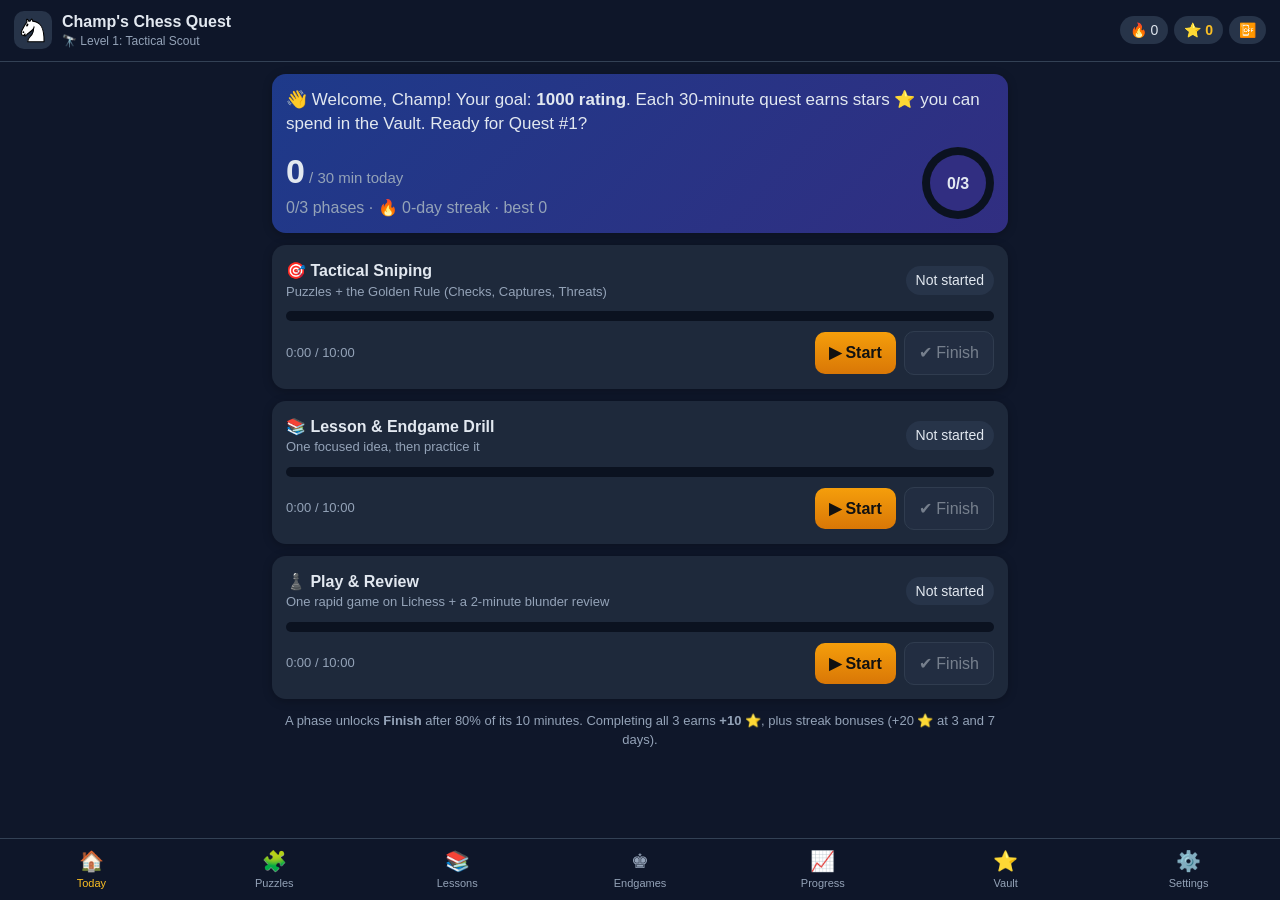
==== index.html @ 6ccf3c6a "Chess Quest: gamified chess training PWA" ====
<!doctype html>
<html lang="en">
<head>
  <meta charset="utf-8">
  <meta name="viewport" content="width=device-width, initial-scale=1, viewport-fit=cover">
  <meta name="theme-color" content="#1e293b">
  <meta name="apple-mobile-web-app-capable" content="yes">
  <meta name="mobile-web-app-capable" content="yes">
  <meta name="apple-mobile-web-app-title" content="Chess Quest">
  <meta name="apple-mobile-web-app-status-bar-style" content="black-translucent">
  <title>Chess Quest</title>
  <link rel="manifest" href="manifest.json">
  <link rel="icon" href="assets/pieces/wN.svg">
  <link rel="apple-touch-icon" href="assets/icon-180.png">
  <link rel="stylesheet" href="styles.css">
</head>
<body>
  <header id="hdr"></header>
  <main id="view"></main>
  <nav id="nav"></nav>
  <script src="assets/chess.min.js"></script>
  <script src="puzzles.js"></script>
  <script src="lessons.js"></script>
  <script src="store.js"></script>
  <script src="board.js"></script>
  <script src="app.js"></script>
</body>
</html>
---- styles.css ----
:root{--bg:#0f172a;--panel:#1e293b;--panel2:#273449;--text:#e2e8f0;--muted:#94a3b8;--gold:#fbbf24;--green:#22c55e;--red:#ef4444;--blue:#38bdf8;--r:14px}
*{box-sizing:border-box;-webkit-tap-highlight-color:transparent}
html,body{margin:0;max-width:100vw;overflow-x:hidden;background:var(--bg);color:var(--text);font:16px/1.45 -apple-system,BlinkMacSystemFont,"Segoe UI",Roboto,sans-serif}
body{padding-bottom:calc(76px + env(safe-area-inset-bottom));padding-top:env(safe-area-inset-top)}
header{position:sticky;top:0;z-index:20;display:flex;justify-content:space-between;align-items:center;gap:8px;padding:10px 14px;background:rgba(15,23,42,.95);backdrop-filter:blur(8px);border-bottom:1px solid #334155}
.brand{display:flex;gap:10px;align-items:center}.brand img{width:38px;height:38px;background:var(--panel2);border-radius:10px;padding:3px}
.brand small{display:block;color:var(--muted);font-size:12px}
.chips{display:flex;gap:6px}.chip{background:var(--panel2);border-radius:999px;padding:4px 10px;font-size:14px;white-space:nowrap}
.chip.star{color:var(--gold);font-weight:700}.chip.ok{background:#14532d;color:#bbf7d0}.chip.run{background:#1e3a8a;color:#bfdbfe}.chip.bad{background:#7f1d1d;color:#fecaca}
main{max-width:760px;margin:0 auto;padding:12px;width:100%}
.card{background:var(--panel);border-radius:var(--r);padding:14px;margin-bottom:12px;box-shadow:0 2px 10px rgba(0,0,0,.25)}
.card h3{margin:0 0 6px}.card h4{margin:14px 0 6px}
.hero{background:linear-gradient(135deg,#1e3a8a,#312e81)}.coach{font-size:17px;margin-bottom:10px}
.big{font-size:34px;font-weight:800}.big small{font-size:15px;color:var(--muted);font-weight:500}
.muted{color:var(--muted)}.small{font-size:13px}.center{text-align:center}
.row{display:flex;gap:8px;align-items:center;min-width:0}.row>*{min-width:0}.row.between{justify-content:space-between}.row.center{justify-content:center}.row.end{justify-content:flex-end}.row.wrap{flex-wrap:wrap}
button,.btn,select,input,textarea{font:inherit}
button,.btn{background:var(--panel2);color:var(--text);border:1px solid #475569;border-radius:10px;padding:9px 14px;cursor:pointer;text-decoration:none;display:inline-block;min-height:40px}
button.primary,.btn.primary{background:linear-gradient(#f59e0b,#d97706);color:#111;border:0;font-weight:700}
button:disabled{opacity:.45;cursor:not-allowed}button.danger{border-color:#b91c1c;color:#fecaca}
.btn.small{padding:4px 10px;min-height:0;font-size:13px}
input,select,textarea{background:#0b1220;color:var(--text);border:1px solid #475569;border-radius:10px;padding:9px}
.form{display:grid;gap:10px;margin:8px 0}.form label{display:grid;gap:4px;color:var(--muted);font-size:14px}.form input,.form select,.form textarea{color:var(--text)}
nav{position:fixed;bottom:0;left:0;right:0;z-index:20;display:flex;background:rgba(15,23,42,.97);border-top:1px solid #334155;padding-bottom:env(safe-area-inset-bottom);overflow-x:auto}
nav button{flex:1;min-width:58px;background:none;border:0;border-radius:0;color:var(--muted);font-size:11px;padding:8px 2px;display:flex;flex-direction:column;align-items:center}
nav button span{font-size:20px}nav button.on{color:var(--gold)}
.bar{height:10px;background:#0b1220;border-radius:99px;overflow:hidden;margin:10px 0}.bar.big{height:16px}.bar i{display:block;height:100%;background:linear-gradient(90deg,#22c55e,#fbbf24);border-radius:99px;transition:width .4s}
.phase.done{border:1px solid #166534}.phase.open{border:1px solid var(--blue)}
.pbody{margin-top:12px;border-top:1px solid #334155;padding-top:12px}
.ring{width:72px;height:72px;border-radius:50%;background:conic-gradient(var(--gold) calc(var(--p)*1%),#0b1220 0);display:grid;place-items:center}
.ring span{background:#312e81;width:56px;height:56px;border-radius:50%;display:grid;place-items:center;font-weight:800}
/* board */
.board-wrap{display:block;margin:8px auto;max-width:520px;width:100%}
.board{display:grid;grid-template-columns:repeat(8,minmax(0,1fr));grid-template-rows:repeat(8,minmax(0,1fr));width:100%;max-width:520px;min-width:0;aspect-ratio:1;border-radius:6px;overflow:hidden;user-select:none;touch-action:manipulation}
.sq{position:relative;display:flex;align-items:center;justify-content:center}.sq.light{background:#f0d9b5}.sq.dark{background:#b58863}
.sq img{width:92%;height:92%;pointer-events:none;z-index:2}
.sq.sel{background:#f6f669!important}.sq.last{box-shadow:inset 0 0 0 100px rgba(255,255,0,.28)}
.sq.dot::after{content:"";position:absolute;width:26%;height:26%;border-radius:50%;background:rgba(20,85,30,.5);z-index:3}
.sq.cap::after{content:"";position:absolute;inset:0;box-shadow:inset 0 0 0 4px rgba(20,85,30,.6);z-index:3}
.sq.check{background:radial-gradient(circle,#ff4d4d 0,#c1121f 70%)!important}.sq.hint{box-shadow:inset 0 0 0 5px #38bdf8}
.sq.bad{animation:bad .6s}@keyframes bad{0%,100%{background:#fca5a5}50%{background:#ef4444}}
.sq i{position:absolute;font-size:10px;font-style:normal;color:rgba(0,0,0,.55);z-index:1}.sq i.rk{top:2px;left:3px}.sq i.fl{bottom:1px;right:3px}
.tr-top{display:flex;justify-content:space-between;align-items:center;gap:8px;flex-wrap:wrap}.chal{font-size:14px;cursor:pointer}
.rule{background:#422006;color:#fde68a;border-radius:10px;padding:8px 12px;font-size:14px;text-align:center;margin:8px 0}
.tr-msg{min-height:48px;padding:10px 12px;border-radius:10px;background:var(--panel2);margin:8px 0}.tr-msg.ok{background:#14532d}.tr-msg.bad{background:#7f1d1d}
.star{color:var(--gold);font-weight:700}
.dots{display:flex;gap:4px;justify-content:center;margin:4px 0}.dots i{width:12px;height:12px;border-radius:50%;background:#0b1220;display:block}.dots i.g{background:var(--green)}.dots i.r{background:var(--red)}
.notice{background:#1e3a8a;padding:10px;border-radius:10px;margin-top:10px}
.lesson ul{padding-left:20px}.drill{background:#0b1220;border-radius:10px;padding:10px;margin-top:8px}
details{border-top:1px solid #334155;padding:6px 0}summary{cursor:pointer;padding:8px 0;font-weight:600}
.game{display:flex;justify-content:space-between;align-items:center;gap:8px;flex-wrap:wrap;padding:8px;border-radius:8px;margin:4px 0;background:var(--panel2);border-left:4px solid #64748b;font-size:14px}.game.Win{border-color:var(--green)}.game.Loss{border-color:var(--red)}
.grid4{display:grid;grid-template-columns:repeat(2,1fr);gap:8px;margin-bottom:12px}@media(min-width:560px){.grid4{grid-template-columns:repeat(4,1fr)}}
.stat{background:var(--panel);border-radius:var(--r);padding:12px;text-align:center}.stat b{display:block;font-size:22px}.stat span{color:var(--muted);font-size:12px}
.chart{position:relative;display:flex;gap:4px;align-items:flex-end;height:140px;margin-top:12px;border-bottom:1px solid #475569;padding-top:8px}
.chart .col{flex:1;height:100%;display:flex;flex-direction:column;justify-content:flex-end;align-items:center}.chart small{font-size:10px;color:var(--muted)}
.barv{width:80%;border-radius:4px 4px 0 0}.barv.g{background:var(--green)}.barv.y{background:#f59e0b}.barv.n{background:#475569}
.tline{position:absolute;left:0;right:0;border-top:2px dashed #38bdf8;pointer-events:none}.tline small{position:absolute;right:0;top:-16px;color:#38bdf8}
.badges{display:grid;grid-template-columns:repeat(auto-fill,minmax(88px,1fr));gap:8px}.badge{text-align:center;padding:8px 4px;border-radius:10px;background:#0b1220;opacity:.35;filter:grayscale(1)}.badge.on{opacity:1;filter:none;background:#422006}.badge span{font-size:28px;display:block}.badge small{font-size:11px}
.rewards{display:grid;grid-template-columns:repeat(auto-fill,minmax(150px,1fr));gap:10px}.reward{background:var(--panel2);border-radius:12px;padding:12px;text-align:center;display:grid;gap:6px;justify-items:center}.reward.can{box-shadow:0 0 0 2px var(--gold)}.ri{font-size:34px}.cost{color:var(--gold);font-weight:700}
.line{padding:6px 0;border-bottom:1px solid #334155;gap:8px}.plus{color:var(--green)}.minus{color:var(--red)}
.ic{width:52px;text-align:center}input.cost{width:84px}
.modal{position:fixed;inset:0;background:rgba(0,0,0,.65);display:grid;place-items:center;z-index:100;padding:16px}.modal .card{max-width:440px;width:100%;margin:0}
.toast{position:fixed;left:50%;bottom:90px;transform:translate(-50%,20px);background:#0b1220;border:1px solid var(--gold);padding:10px 16px;border-radius:12px;opacity:0;transition:.3s;z-index:120}.toast.show{opacity:1;transform:translate(-50%,0)}
.confetti{position:fixed;top:-40px;z-index:150;animation:fall 3s linear forwards;pointer-events:none}@keyframes fall{to{transform:translateY(110vh) rotate(540deg);opacity:.8}}
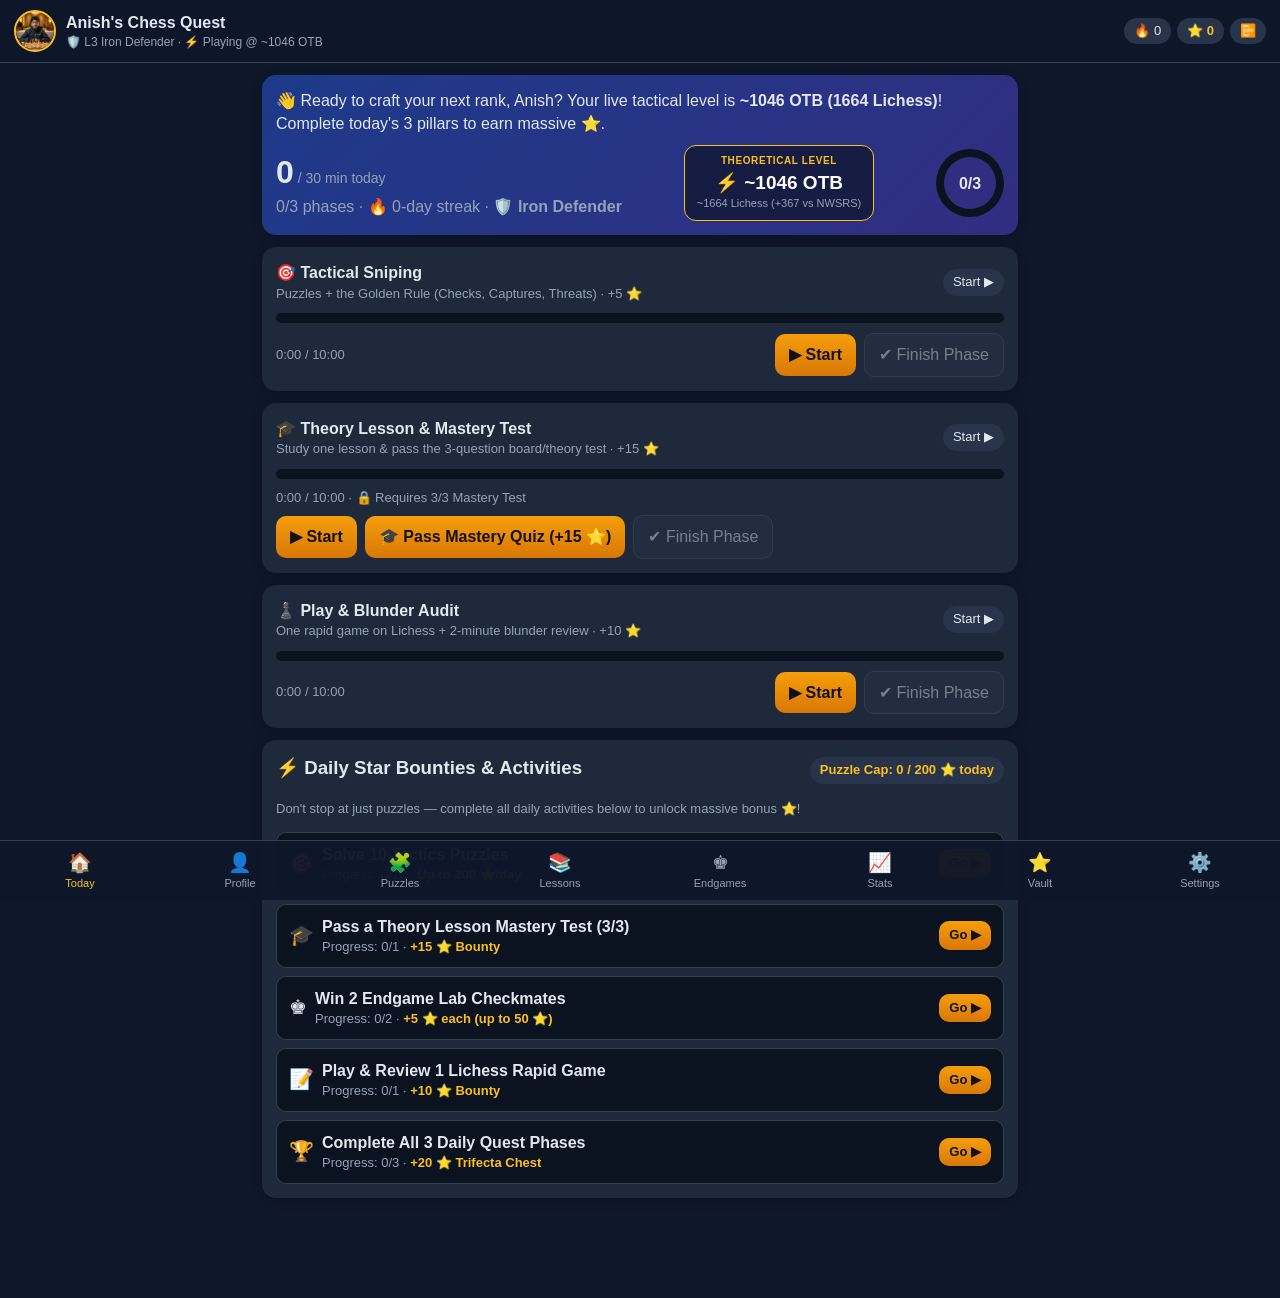
==== commit 422a5bf9: "Add cache-busting ?v=2.1 and auto-reload on service worker update" ====
--- a/index.html
+++ b/index.html
@@ -12,17 +12,26 @@
   <link rel="manifest" href="manifest.json">
   <link rel="icon" href="assets/pieces/wN.svg">
   <link rel="apple-touch-icon" href="assets/icon-180.png">
-  <link rel="stylesheet" href="styles.css">
+  <link rel="stylesheet" href="styles.css?v=2.1">
 </head>
 <body>
   <header id="hdr"></header>
   <main id="view"></main>
   <nav id="nav"></nav>
-  <script src="assets/chess.min.js"></script>
-  <script src="puzzles.js"></script>
-  <script src="lessons.js"></script>
-  <script src="store.js"></script>
-  <script src="board.js"></script>
-  <script src="app.js"></script>
+  <script src="assets/chess.min.js?v=2.1"></script>
+  <script src="puzzles.js?v=2.1"></script>
+  <script src="lessons.js?v=2.1"></script>
+  <script src="store.js?v=2.1"></script>
+  <script src="board.js?v=2.1"></script>
+  <script src="app.js?v=2.1"></script>
+  <script>
+    if ('serviceWorker' in navigator) {
+      navigator.serviceWorker.getRegistrations().then(regs => regs.forEach(r => r.update()));
+      let refreshing = false;
+      navigator.serviceWorker.addEventListener('controllerchange', () => {
+        if (!refreshing) { refreshing = true; location.reload(); }
+      });
+    }
+  </script>
 </body>
 </html>
--- a/styles.css
+++ b/styles.css
@@ -3,32 +3,60 @@
 html,body{margin:0;max-width:100vw;overflow-x:hidden;background:var(--bg);color:var(--text);font:16px/1.45 -apple-system,BlinkMacSystemFont,"Segoe UI",Roboto,sans-serif}
 body{padding-bottom:calc(76px + env(safe-area-inset-bottom));padding-top:env(safe-area-inset-top)}
 header{position:sticky;top:0;z-index:20;display:flex;justify-content:space-between;align-items:center;gap:8px;padding:10px 14px;background:rgba(15,23,42,.95);backdrop-filter:blur(8px);border-bottom:1px solid #334155}
-.brand{display:flex;gap:10px;align-items:center}.brand img{width:38px;height:38px;background:var(--panel2);border-radius:10px;padding:3px}
+.brand{display:flex;gap:10px;align-items:center}.brand img.avatar-sm{width:42px;height:42px;object-fit:cover;background:var(--panel2);border-radius:50%;border:2px solid var(--gold);padding:0}
 .brand small{display:block;color:var(--muted);font-size:12px}
-.chips{display:flex;gap:6px}.chip{background:var(--panel2);border-radius:999px;padding:4px 10px;font-size:14px;white-space:nowrap}
+.chips{display:flex;gap:6px}.chip{background:var(--panel2);border-radius:999px;padding:4px 10px;font-size:13px;white-space:nowrap}
+.chip.small{padding:2px 8px;font-size:11px}
 .chip.star{color:var(--gold);font-weight:700}.chip.ok{background:#14532d;color:#bbf7d0}.chip.run{background:#1e3a8a;color:#bfdbfe}.chip.bad{background:#7f1d1d;color:#fecaca}
-main{max-width:760px;margin:0 auto;padding:12px;width:100%}
+main{max-width:780px;margin:0 auto;padding:12px;width:100%}
 .card{background:var(--panel);border-radius:var(--r);padding:14px;margin-bottom:12px;box-shadow:0 2px 10px rgba(0,0,0,.25)}
 .card h3{margin:0 0 6px}.card h4{margin:14px 0 6px}
-.hero{background:linear-gradient(135deg,#1e3a8a,#312e81)}.coach{font-size:17px;margin-bottom:10px}
-.big{font-size:34px;font-weight:800}.big small{font-size:15px;color:var(--muted);font-weight:500}
+.hero{background:linear-gradient(135deg,#1e3a8a,#312e81)}.coach{font-size:16px;margin-bottom:10px}
+.big{font-size:32px;font-weight:800}.big small{font-size:14px;color:var(--muted);font-weight:500}
 .muted{color:var(--muted)}.small{font-size:13px}.center{text-align:center}
 .row{display:flex;gap:8px;align-items:center;min-width:0}.row>*{min-width:0}.row.between{justify-content:space-between}.row.center{justify-content:center}.row.end{justify-content:flex-end}.row.wrap{flex-wrap:wrap}
 button,.btn,select,input,textarea{font:inherit}
 button,.btn{background:var(--panel2);color:var(--text);border:1px solid #475569;border-radius:10px;padding:9px 14px;cursor:pointer;text-decoration:none;display:inline-block;min-height:40px}
 button.primary,.btn.primary{background:linear-gradient(#f59e0b,#d97706);color:#111;border:0;font-weight:700}
 button:disabled{opacity:.45;cursor:not-allowed}button.danger{border-color:#b91c1c;color:#fecaca}
-.btn.small{padding:4px 10px;min-height:0;font-size:13px}
+.btn.small,button.small{padding:5px 10px;min-height:0;font-size:13px}
 input,select,textarea{background:#0b1220;color:var(--text);border:1px solid #475569;border-radius:10px;padding:9px}
 .form{display:grid;gap:10px;margin:8px 0}.form label{display:grid;gap:4px;color:var(--muted);font-size:14px}.form input,.form select,.form textarea{color:var(--text)}
 nav{position:fixed;bottom:0;left:0;right:0;z-index:20;display:flex;background:rgba(15,23,42,.97);border-top:1px solid #334155;padding-bottom:env(safe-area-inset-bottom);overflow-x:auto}
-nav button{flex:1;min-width:58px;background:none;border:0;border-radius:0;color:var(--muted);font-size:11px;padding:8px 2px;display:flex;flex-direction:column;align-items:center}
-nav button span{font-size:20px}nav button.on{color:var(--gold)}
+nav button{flex:1;min-width:52px;background:none;border:0;border-radius:0;color:var(--muted);font-size:11px;padding:8px 2px;display:flex;flex-direction:column;align-items:center}
+nav button span{font-size:19px}nav button.on{color:var(--gold)}
 .bar{height:10px;background:#0b1220;border-radius:99px;overflow:hidden;margin:10px 0}.bar.big{height:16px}.bar i{display:block;height:100%;background:linear-gradient(90deg,#22c55e,#fbbf24);border-radius:99px;transition:width .4s}
 .phase.done{border:1px solid #166534}.phase.open{border:1px solid var(--blue)}
 .pbody{margin-top:12px;border-top:1px solid #334155;padding-top:12px}
-.ring{width:72px;height:72px;border-radius:50%;background:conic-gradient(var(--gold) calc(var(--p)*1%),#0b1220 0);display:grid;place-items:center}
-.ring span{background:#312e81;width:56px;height:56px;border-radius:50%;display:grid;place-items:center;font-weight:800}
+.ring{width:68px;height:68px;border-radius:50%;background:conic-gradient(var(--gold) calc(var(--p)*1%),#0b1220 0);display:grid;place-items:center;flex-shrink:0}
+.ring span{background:#312e81;width:52px;height:52px;border-radius:50%;display:grid;place-items:center;font-weight:800}
+/* Performance pill on Today */
+.perf-pill{background:rgba(11,18,32,.65);border:1px solid var(--gold);border-radius:12px;padding:8px 12px;text-align:center}
+.perf-pill small{display:block;font-size:10px;letter-spacing:.6px;color:var(--gold);font-weight:700}
+.perf-pill b{display:block;font-size:19px;color:#fff}
+.perf-pill span{display:block;font-size:11px;color:var(--muted)}
+/* Profile & Rating Cards */
+.profile-hero{background:linear-gradient(135deg,#0f172a,#1e3a8a 60%,#312e81);border:1px solid #3b82f6}
+.profile-top{display:flex;gap:16px;align-items:center;flex-wrap:wrap}
+.avatar-box{display:flex;flex-direction:column;align-items:center;flex-shrink:0}
+.avatar-lg{width:116px;height:116px;border-radius:50%;object-fit:cover;border:3px solid var(--gold);box-shadow:0 4px 16px rgba(0,0,0,.45)}
+.profile-meta{flex:1;min-width:220px}
+.perf-card{background:linear-gradient(135deg,#1e293b,#172554);border:1px solid #f59e0b}
+.stat.highlight{background:#0b1220;border:1px solid #334155}
+.rating-grid{display:grid;grid-template-columns:1fr;gap:10px;margin-top:10px}@media(min-width:580px){.rating-grid{grid-template-columns:repeat(2,1fr)}}
+.rating-card{background:#0b1220;border:1px solid #334155;border-radius:12px;padding:12px}
+.hist-list{margin-top:8px;border-top:1px solid #1e293b;padding-top:6px;display:grid;gap:3px}
+.mc-grid{display:grid;grid-template-columns:repeat(2,1fr);gap:8px;margin-top:10px}@media(min-width:600px){.mc-grid{grid-template-columns:repeat(4,1fr)}}
+.mc-tier{background:#0b1220;border:1px solid #334155;border-radius:12px;padding:10px;text-align:center;display:grid;gap:4px;justify-items:center}
+.mc-tier.locked{opacity:.48;filter:grayscale(.7)}.mc-tier.current{border:2px solid var(--gold);box-shadow:0 0 12px rgba(251,191,36,.25)}
+.mc-icon{font-size:28px}
+.bounty-list{display:grid;gap:8px;margin-top:8px}
+.bounty-row{display:flex;justify-content:space-between;align-items:center;gap:10px;background:#0b1220;border:1px solid #334155;border-radius:10px;padding:10px 12px}
+.bounty-row.done{border-color:#166534;background:rgba(20,83,45,.25)}
+.avatar-grid{display:grid;grid-template-columns:repeat(2,1fr);gap:10px;margin-top:10px}
+.av-choice{background:#0b1220;border:2px solid #334155;border-radius:12px;padding:8px;text-align:center;cursor:pointer}
+.av-choice.on{border-color:var(--gold)}
+.av-choice img{width:100%;max-width:120px;aspect-ratio:1;border-radius:50%;object-fit:cover;display:block;margin:0 auto 6px}
 /* board */
 .board-wrap{display:block;margin:8px auto;max-width:520px;width:100%}
 .board{display:grid;grid-template-columns:repeat(8,minmax(0,1fr));grid-template-rows:repeat(8,minmax(0,1fr));width:100%;max-width:520px;min-width:0;aspect-ratio:1;border-radius:6px;overflow:hidden;user-select:none;touch-action:manipulation}
@@ -40,14 +68,14 @@
 .sq.check{background:radial-gradient(circle,#ff4d4d 0,#c1121f 70%)!important}.sq.hint{box-shadow:inset 0 0 0 5px #38bdf8}
 .sq.bad{animation:bad .6s}@keyframes bad{0%,100%{background:#fca5a5}50%{background:#ef4444}}
 .sq i{position:absolute;font-size:10px;font-style:normal;color:rgba(0,0,0,.55);z-index:1}.sq i.rk{top:2px;left:3px}.sq i.fl{bottom:1px;right:3px}
-.tr-top{display:flex;justify-content:space-between;align-items:center;gap:8px;flex-wrap:wrap}.chal{font-size:14px;cursor:pointer}
+.tr-top{display:flex;justify-content:space-between;align-items:center;gap:8px;flex-wrap:wrap}.chal{font-size:13px;cursor:pointer}
 .rule{background:#422006;color:#fde68a;border-radius:10px;padding:8px 12px;font-size:14px;text-align:center;margin:8px 0}
 .tr-msg{min-height:48px;padding:10px 12px;border-radius:10px;background:var(--panel2);margin:8px 0}.tr-msg.ok{background:#14532d}.tr-msg.bad{background:#7f1d1d}
 .star{color:var(--gold);font-weight:700}
 .dots{display:flex;gap:4px;justify-content:center;margin:4px 0}.dots i{width:12px;height:12px;border-radius:50%;background:#0b1220;display:block}.dots i.g{background:var(--green)}.dots i.r{background:var(--red)}
 .notice{background:#1e3a8a;padding:10px;border-radius:10px;margin-top:10px}
 .lesson ul{padding-left:20px}.drill{background:#0b1220;border-radius:10px;padding:10px;margin-top:8px}
-details{border-top:1px solid #334155;padding:6px 0}summary{cursor:pointer;padding:8px 0;font-weight:600}
+details{border-top:1px solid #334155;padding:6px 0}summary{cursor:pointer;padding:8px 0;font-weight:600;display:flex;justify-content:space-between;align-items:center;gap:8px}
 .game{display:flex;justify-content:space-between;align-items:center;gap:8px;flex-wrap:wrap;padding:8px;border-radius:8px;margin:4px 0;background:var(--panel2);border-left:4px solid #64748b;font-size:14px}.game.Win{border-color:var(--green)}.game.Loss{border-color:var(--red)}
 .grid4{display:grid;grid-template-columns:repeat(2,1fr);gap:8px;margin-bottom:12px}@media(min-width:560px){.grid4{grid-template-columns:repeat(4,1fr)}}
 .stat{background:var(--panel);border-radius:var(--r);padding:12px;text-align:center}.stat b{display:block;font-size:22px}.stat span{color:var(--muted);font-size:12px}
@@ -55,10 +83,10 @@
 .chart .col{flex:1;height:100%;display:flex;flex-direction:column;justify-content:flex-end;align-items:center}.chart small{font-size:10px;color:var(--muted)}
 .barv{width:80%;border-radius:4px 4px 0 0}.barv.g{background:var(--green)}.barv.y{background:#f59e0b}.barv.n{background:#475569}
 .tline{position:absolute;left:0;right:0;border-top:2px dashed #38bdf8;pointer-events:none}.tline small{position:absolute;right:0;top:-16px;color:#38bdf8}
-.badges{display:grid;grid-template-columns:repeat(auto-fill,minmax(88px,1fr));gap:8px}.badge{text-align:center;padding:8px 4px;border-radius:10px;background:#0b1220;opacity:.35;filter:grayscale(1)}.badge.on{opacity:1;filter:none;background:#422006}.badge span{font-size:28px;display:block}.badge small{font-size:11px}
+.badges{display:grid;grid-template-columns:repeat(auto-fill,minmax(92px,1fr));gap:8px}.badge{text-align:center;padding:8px 4px;border-radius:10px;background:#0b1220;opacity:.35;filter:grayscale(1)}.badge.on{opacity:1;filter:none;background:#422006}.badge span{font-size:28px;display:block}.badge small{font-size:11px}
 .rewards{display:grid;grid-template-columns:repeat(auto-fill,minmax(150px,1fr));gap:10px}.reward{background:var(--panel2);border-radius:12px;padding:12px;text-align:center;display:grid;gap:6px;justify-items:center}.reward.can{box-shadow:0 0 0 2px var(--gold)}.ri{font-size:34px}.cost{color:var(--gold);font-weight:700}
 .line{padding:6px 0;border-bottom:1px solid #334155;gap:8px}.plus{color:var(--green)}.minus{color:var(--red)}
 .ic{width:52px;text-align:center}input.cost{width:84px}
-.modal{position:fixed;inset:0;background:rgba(0,0,0,.65);display:grid;place-items:center;z-index:100;padding:16px}.modal .card{max-width:440px;width:100%;margin:0}
+.modal{position:fixed;inset:0;background:rgba(0,0,0,.72);display:grid;place-items:center;z-index:100;padding:14px;overflow-y:auto}.modal .modal-card{max-width:480px;width:100%;margin:auto;max-height:92vh;overflow-y:auto}
 .toast{position:fixed;left:50%;bottom:90px;transform:translate(-50%,20px);background:#0b1220;border:1px solid var(--gold);padding:10px 16px;border-radius:12px;opacity:0;transition:.3s;z-index:120}.toast.show{opacity:1;transform:translate(-50%,0)}
 .confetti{position:fixed;top:-40px;z-index:150;animation:fall 3s linear forwards;pointer-events:none}@keyframes fall{to{transform:translateY(110vh) rotate(540deg);opacity:.8}}
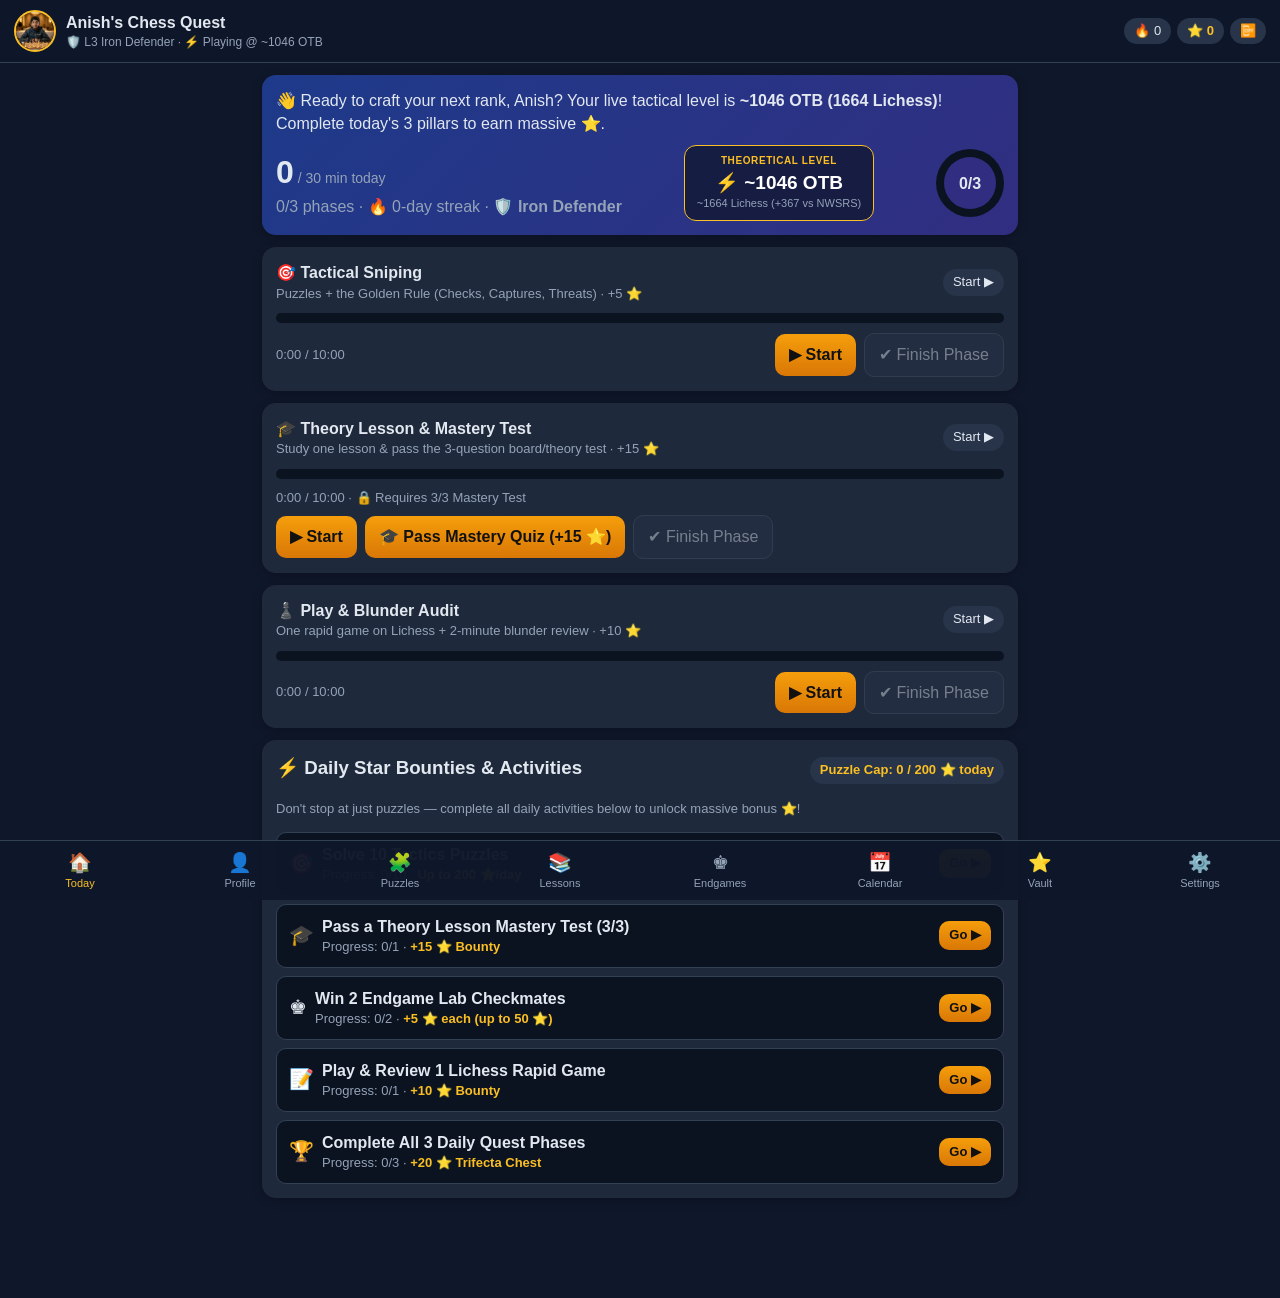
==== commit 403d560f: "v2.2: Monthly Activity & Credit Calendar + 24-Lesson Triad Curriculum (Opening/Middlegame/Endgame) w" ====
--- a/index.html
+++ b/index.html
@@ -12,18 +12,18 @@
   <link rel="manifest" href="manifest.json">
   <link rel="icon" href="assets/pieces/wN.svg">
   <link rel="apple-touch-icon" href="assets/icon-180.png">
-  <link rel="stylesheet" href="styles.css?v=2.1">
+  <link rel="stylesheet" href="styles.css?v=2.2">
 </head>
 <body>
   <header id="hdr"></header>
   <main id="view"></main>
   <nav id="nav"></nav>
-  <script src="assets/chess.min.js?v=2.1"></script>
-  <script src="puzzles.js?v=2.1"></script>
-  <script src="lessons.js?v=2.1"></script>
-  <script src="store.js?v=2.1"></script>
-  <script src="board.js?v=2.1"></script>
-  <script src="app.js?v=2.1"></script>
+  <script src="assets/chess.min.js?v=2.2"></script>
+  <script src="puzzles.js?v=2.2"></script>
+  <script src="lessons.js?v=2.2"></script>
+  <script src="store.js?v=2.2"></script>
+  <script src="board.js?v=2.2"></script>
+  <script src="app.js?v=2.2"></script>
   <script>
     if ('serviceWorker' in navigator) {
       navigator.serviceWorker.getRegistrations().then(regs => regs.forEach(r => r.update()));
--- a/styles.css
+++ b/styles.css
@@ -90,3 +90,21 @@
 .modal{position:fixed;inset:0;background:rgba(0,0,0,.72);display:grid;place-items:center;z-index:100;padding:14px;overflow-y:auto}.modal .modal-card{max-width:480px;width:100%;margin:auto;max-height:92vh;overflow-y:auto}
 .toast{position:fixed;left:50%;bottom:90px;transform:translate(-50%,20px);background:#0b1220;border:1px solid var(--gold);padding:10px 16px;border-radius:12px;opacity:0;transition:.3s;z-index:120}.toast.show{opacity:1;transform:translate(-50%,0)}
 .confetti{position:fixed;top:-40px;z-index:150;animation:fall 3s linear forwards;pointer-events:none}@keyframes fall{to{transform:translateY(110vh) rotate(540deg);opacity:.8}}
+/* Monthly Activity Calendar */
+.cal-dow{display:grid;grid-template-columns:repeat(7,minmax(0,1fr));gap:5px;text-align:center;font-size:11px;font-weight:700;color:var(--muted);margin-bottom:4px}
+.cal-grid{display:grid;grid-template-columns:repeat(7,minmax(0,1fr));gap:5px}
+.cal-cell{min-height:68px;background:#0b1220;border:1px solid #334155;border-radius:9px;padding:5px;display:flex;flex-direction:column;justify-content:space-between;cursor:pointer;font-size:11px;overflow:hidden}
+.cal-cell.empty{background:transparent;border:0;cursor:default}
+.cal-cell.today{box-shadow:0 0 0 2px var(--gold)}
+.cal-cell.cal-max{background:rgba(20,83,45,.45);border-color:#22c55e}
+.cal-cell.cal-part{background:rgba(120,53,15,.42);border-color:#f59e0b}
+.cal-cell.cal-zero{background:rgba(127,29,29,.28);border-color:#991b1b}
+.cal-cell.cal-future{opacity:.42}
+.cal-hd{display:flex;justify-content:space-between;align-items:center;gap:2px}
+.cal-hd b{font-size:12px}
+.cal-tag{font-size:9px;font-weight:800;padding:1px 4px;border-radius:4px;background:rgba(0,0,0,.4)}
+.cal-max .cal-tag{color:#86efac}.cal-part .cal-tag{color:#fde68a}.cal-zero .cal-tag{color:#fca5a5}
+.cal-body{font-size:10px;line-height:1.25;margin-top:3px}
+.cal-body.zero-txt b{display:block;color:#fca5a5;font-size:10px}
+.cal-body.zero-txt span{color:var(--muted);font-size:9px}
+.cal-stat-max{border:1px solid #166534}.cal-stat-part{border:1px solid #b45309}.cal-stat-zero{border:1px solid #991b1b}
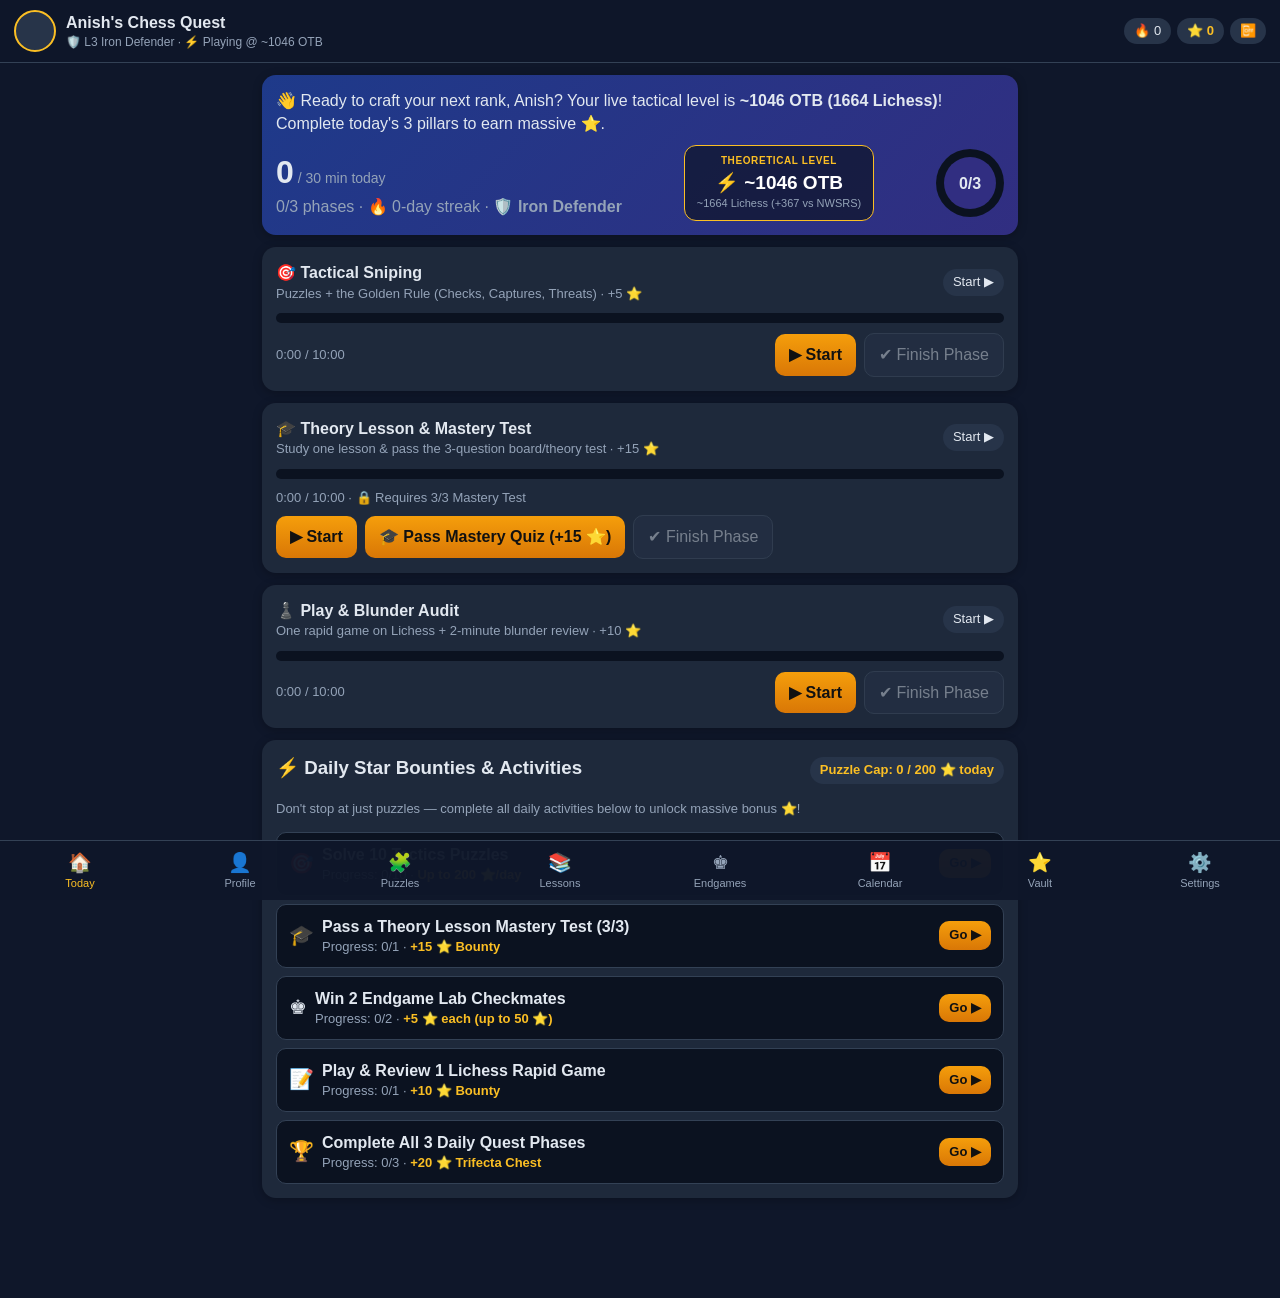
==== commit 87936ff8: "v2.3: Field-wise cloud day merge + 3-min idle timer pause + check_progress SSL fix" ====
--- a/index.html
+++ b/index.html
@@ -12,18 +12,18 @@
   <link rel="manifest" href="manifest.json">
   <link rel="icon" href="assets/pieces/wN.svg">
   <link rel="apple-touch-icon" href="assets/icon-180.png">
-  <link rel="stylesheet" href="styles.css?v=2.2">
+  <link rel="stylesheet" href="styles.css?v=2.3">
 </head>
 <body>
   <header id="hdr"></header>
   <main id="view"></main>
   <nav id="nav"></nav>
-  <script src="assets/chess.min.js?v=2.2"></script>
-  <script src="puzzles.js?v=2.2"></script>
-  <script src="lessons.js?v=2.2"></script>
-  <script src="store.js?v=2.2"></script>
-  <script src="board.js?v=2.2"></script>
-  <script src="app.js?v=2.2"></script>
+  <script src="assets/chess.min.js?v=2.3"></script>
+  <script src="puzzles.js?v=2.3"></script>
+  <script src="lessons.js?v=2.3"></script>
+  <script src="store.js?v=2.3"></script>
+  <script src="board.js?v=2.3"></script>
+  <script src="app.js?v=2.3"></script>
   <script>
     if ('serviceWorker' in navigator) {
       navigator.serviceWorker.getRegistrations().then(regs => regs.forEach(r => r.update()));
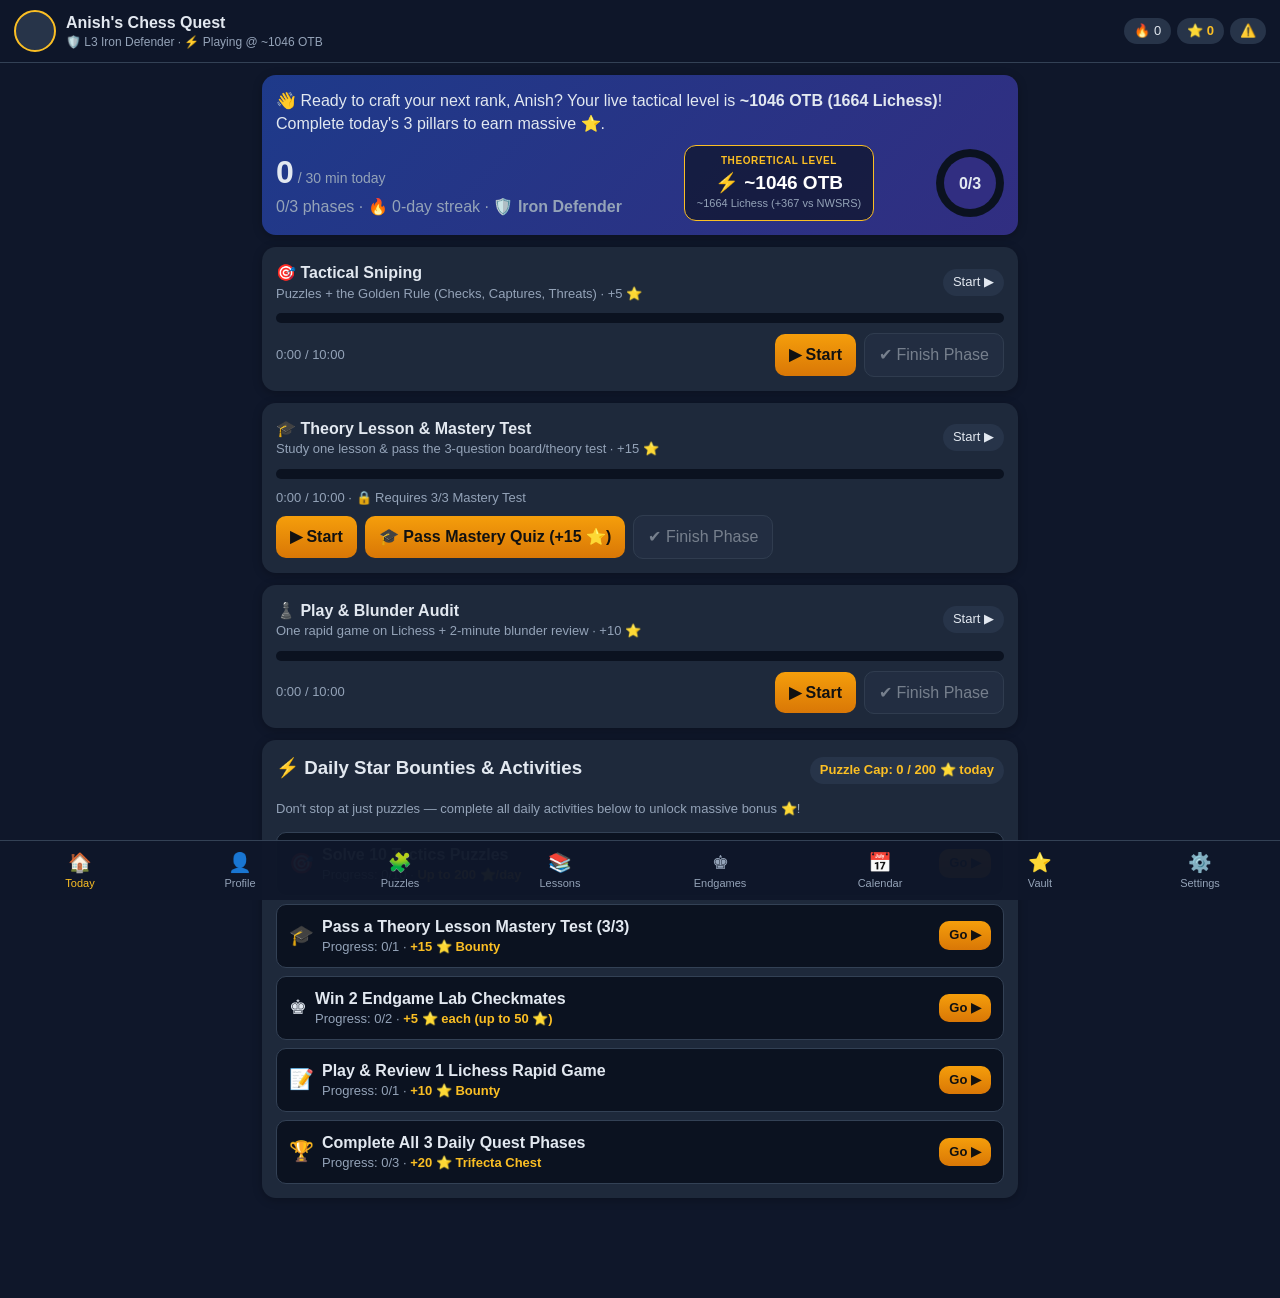
==== commit 5c17adc1: "v2.4: Bake default Google Sheet sync URL into store.js + add local state_mirror.json" ====
--- a/index.html
+++ b/index.html
@@ -12,18 +12,18 @@
   <link rel="manifest" href="manifest.json">
   <link rel="icon" href="assets/pieces/wN.svg">
   <link rel="apple-touch-icon" href="assets/icon-180.png">
-  <link rel="stylesheet" href="styles.css?v=2.3">
+  <link rel="stylesheet" href="styles.css?v=2.4">
 </head>
 <body>
   <header id="hdr"></header>
   <main id="view"></main>
   <nav id="nav"></nav>
-  <script src="assets/chess.min.js?v=2.3"></script>
-  <script src="puzzles.js?v=2.3"></script>
-  <script src="lessons.js?v=2.3"></script>
-  <script src="store.js?v=2.3"></script>
-  <script src="board.js?v=2.3"></script>
-  <script src="app.js?v=2.3"></script>
+  <script src="assets/chess.min.js?v=2.4"></script>
+  <script src="puzzles.js?v=2.4"></script>
+  <script src="lessons.js?v=2.4"></script>
+  <script src="store.js?v=2.4"></script>
+  <script src="board.js?v=2.4"></script>
+  <script src="app.js?v=2.4"></script>
   <script>
     if ('serviceWorker' in navigator) {
       navigator.serviceWorker.getRegistrations().then(regs => regs.forEach(r => r.update()));
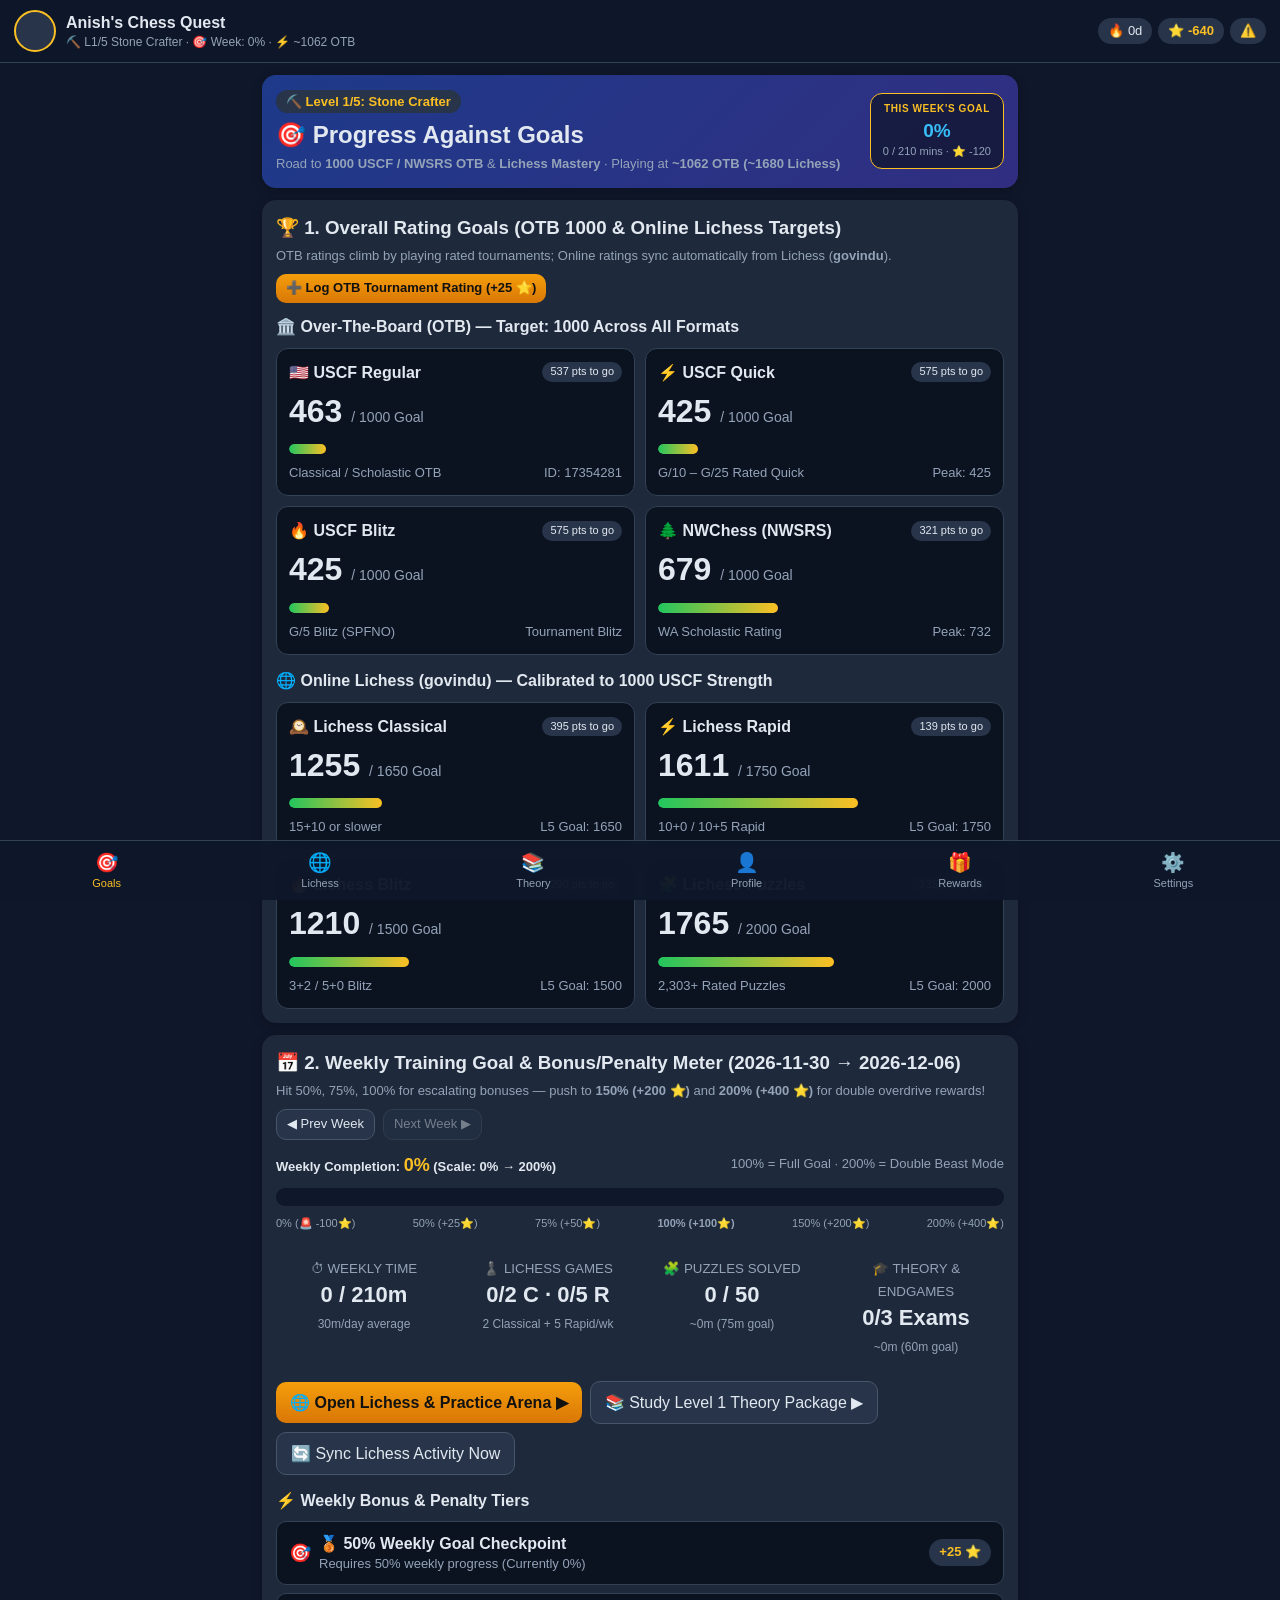
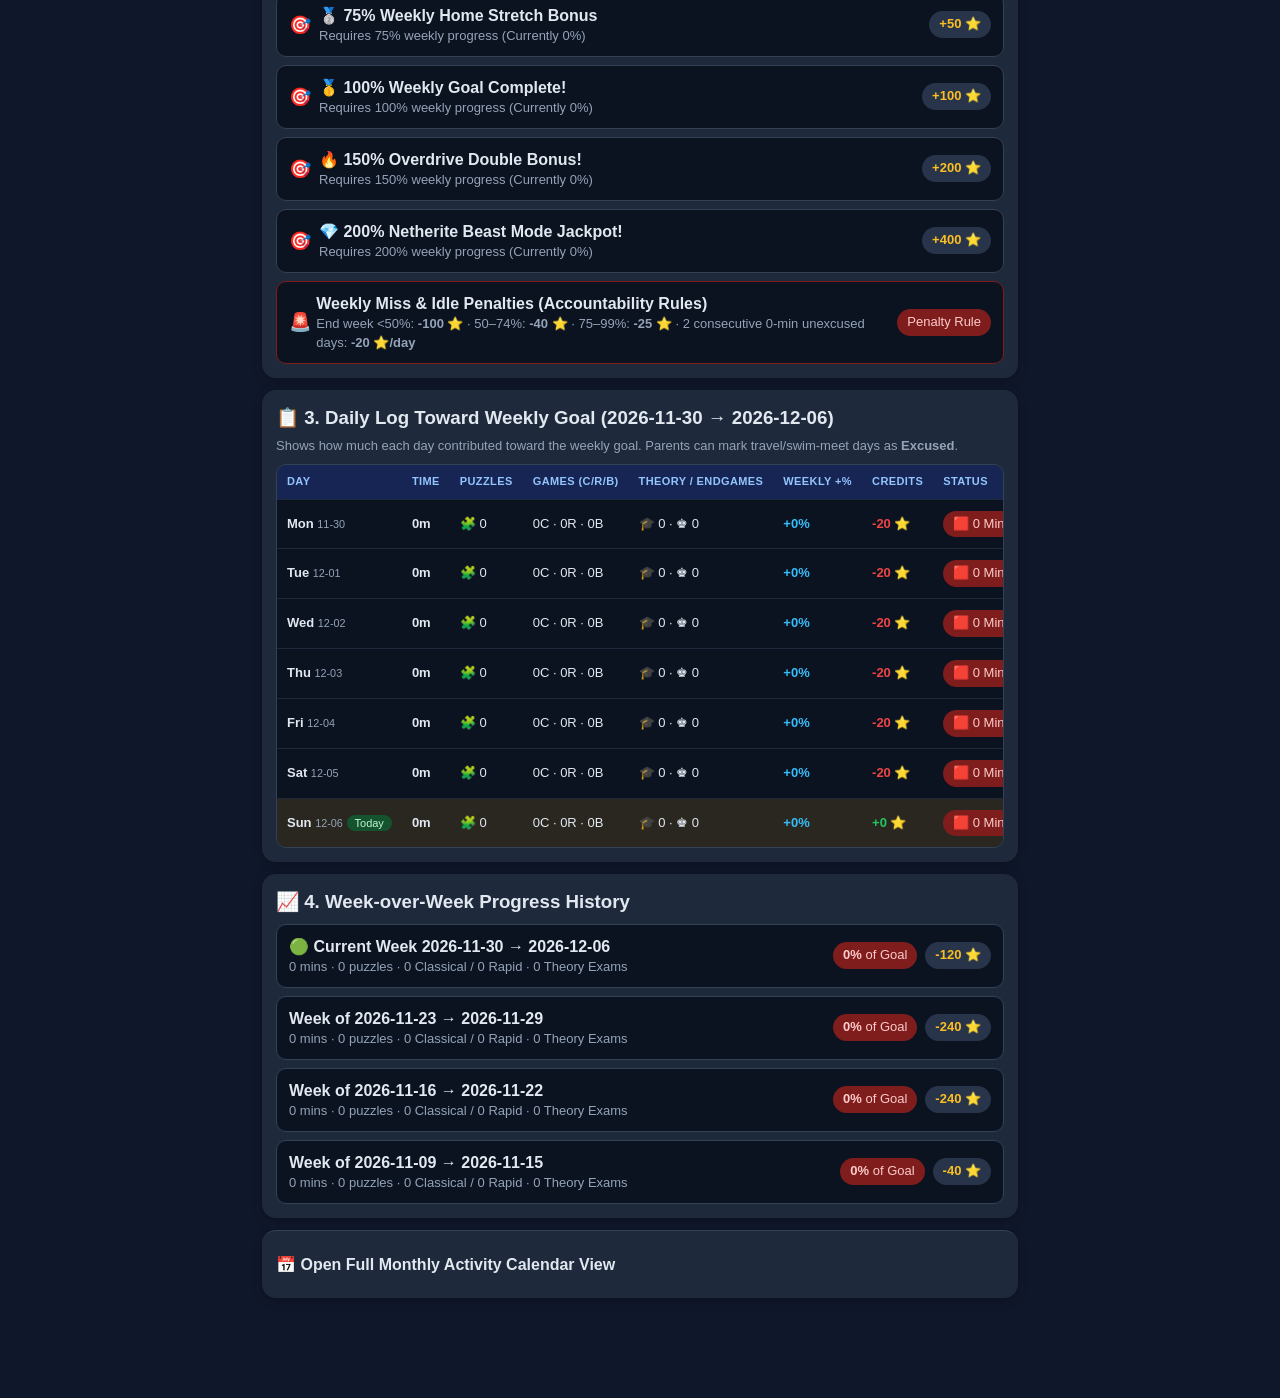
==== commit 610884a4: "v3.0: 5 Master Levels, Goals & Weekly Bonus/Penalty Engine, Lichess Analysis Hub, 5-Package Repertoi" ====
--- a/index.html
+++ b/index.html
@@ -12,18 +12,18 @@
   <link rel="manifest" href="manifest.json">
   <link rel="icon" href="assets/pieces/wN.svg">
   <link rel="apple-touch-icon" href="assets/icon-180.png">
-  <link rel="stylesheet" href="styles.css?v=2.4">
+  <link rel="stylesheet" href="styles.css?v=3.0">
 </head>
 <body>
   <header id="hdr"></header>
   <main id="view"></main>
   <nav id="nav"></nav>
-  <script src="assets/chess.min.js?v=2.4"></script>
-  <script src="puzzles.js?v=2.4"></script>
-  <script src="lessons.js?v=2.4"></script>
-  <script src="store.js?v=2.4"></script>
-  <script src="board.js?v=2.4"></script>
-  <script src="app.js?v=2.4"></script>
+  <script src="assets/chess.min.js?v=3.0"></script>
+  <script src="puzzles.js?v=3.0"></script>
+  <script src="lessons.js?v=3.0"></script>
+  <script src="store.js?v=3.0"></script>
+  <script src="board.js?v=3.0"></script>
+  <script src="app.js?v=3.0"></script>
   <script>
     if ('serviceWorker' in navigator) {
       navigator.serviceWorker.getRegistrations().then(regs => regs.forEach(r => r.update()));
--- a/styles.css
+++ b/styles.css
@@ -108,3 +108,11 @@
 .cal-body.zero-txt b{display:block;color:#fca5a5;font-size:10px}
 .cal-body.zero-txt span{color:var(--muted);font-size:9px}
 .cal-stat-max{border:1px solid #166534}.cal-stat-part{border:1px solid #b45309}.cal-stat-zero{border:1px solid #991b1b}
+/* Tables for Goals, Lichess Analysis, Profile Tiers, and Reference Rewards */
+.table-wrap{width:100%;overflow-x:auto;border-radius:10px;border:1px solid #334155;background:#0b1220}
+.goal-table{width:100%;border-collapse:collapse;font-size:13px;text-align:left}
+.goal-table th,.goal-table td{padding:9px 10px;border-bottom:1px solid #1e293b;white-space:nowrap}
+.goal-table th{background:#172554;color:#93c5fd;font-size:11px;text-transform:uppercase;letter-spacing:.4px}
+.goal-table tr:last-child td{border-bottom:0}
+.goal-table tr.today-row{background:rgba(251,191,36,.12)}
+code{background:#0b1220;padding:1px 5px;border-radius:4px;color:#fde68a;font-size:12px}
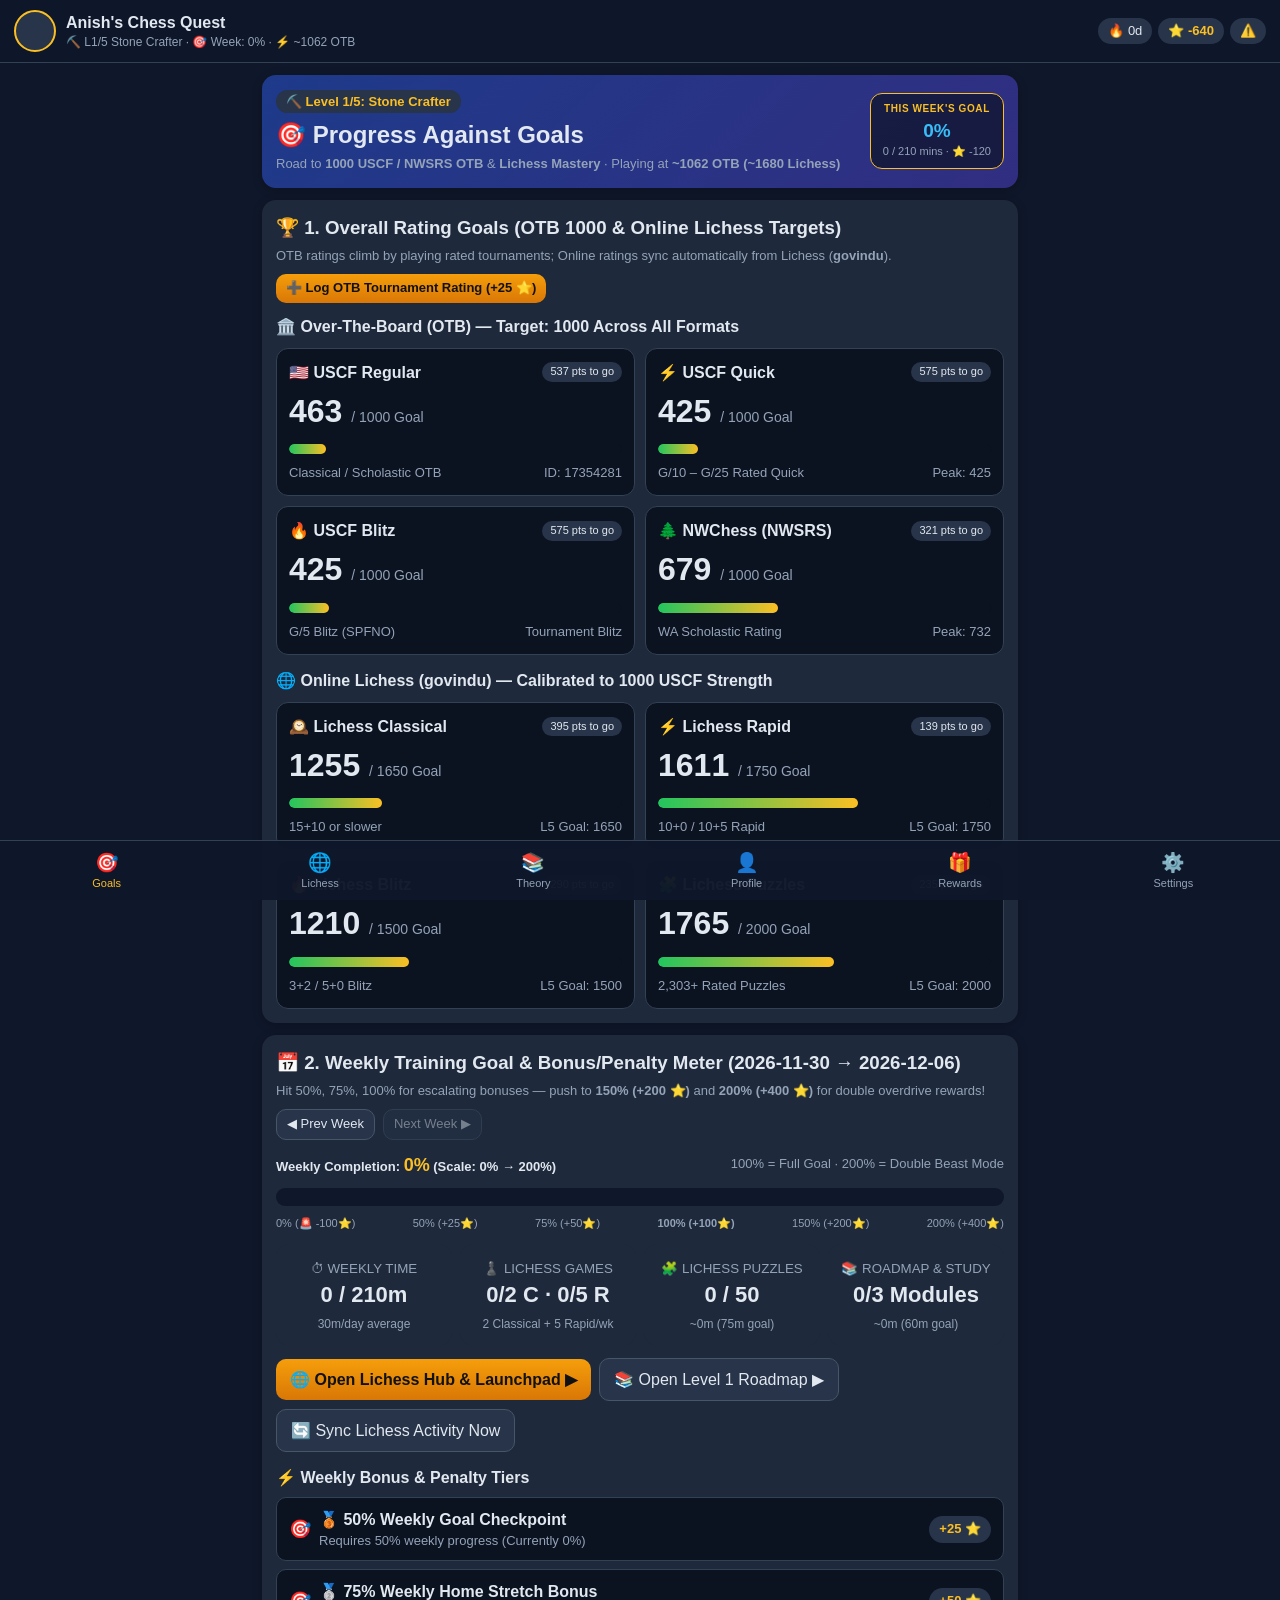
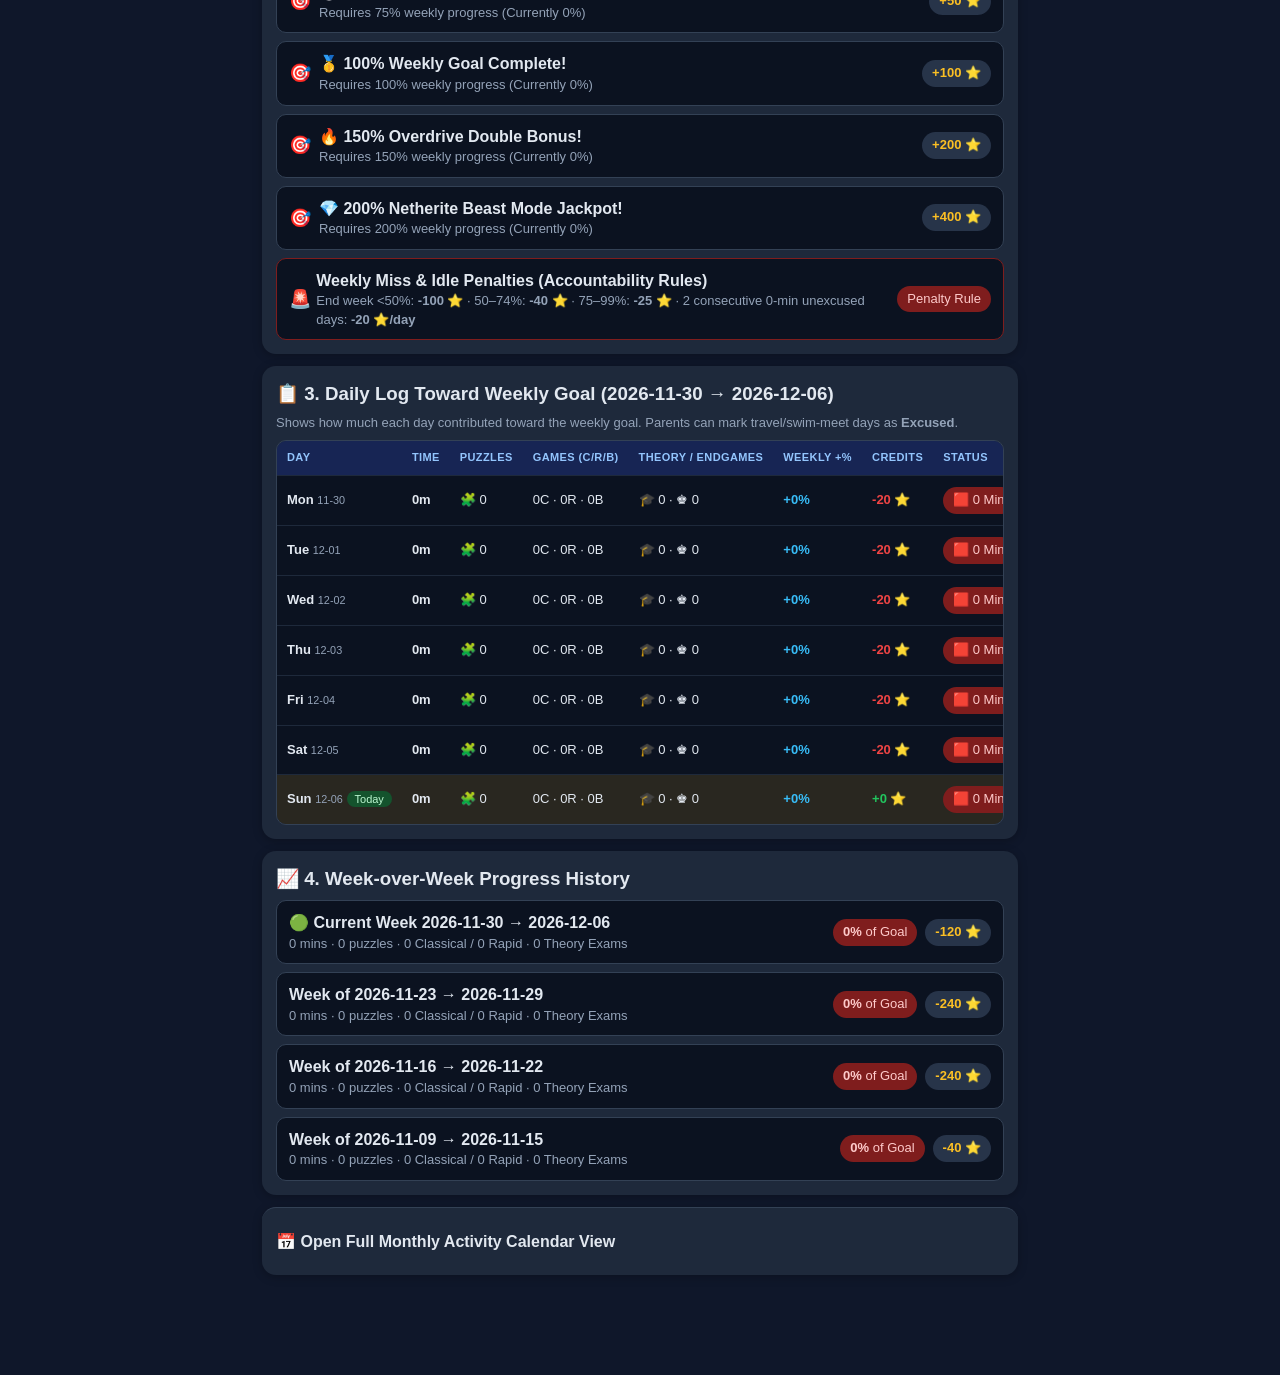
==== commit 3933cb46: "v3.1: Remove all in-app boards/quizzes; make Chess Quest pure Roadmap, Goal Tracker & Lichess Progre" ====
--- a/index.html
+++ b/index.html
@@ -12,18 +12,15 @@
   <link rel="manifest" href="manifest.json">
   <link rel="icon" href="assets/pieces/wN.svg">
   <link rel="apple-touch-icon" href="assets/icon-180.png">
-  <link rel="stylesheet" href="styles.css?v=3.0">
+  <link rel="stylesheet" href="styles.css?v=3.1">
 </head>
 <body>
   <header id="hdr"></header>
   <main id="view"></main>
   <nav id="nav"></nav>
-  <script src="assets/chess.min.js?v=3.0"></script>
-  <script src="puzzles.js?v=3.0"></script>
-  <script src="lessons.js?v=3.0"></script>
-  <script src="store.js?v=3.0"></script>
-  <script src="board.js?v=3.0"></script>
-  <script src="app.js?v=3.0"></script>
+  <script src="lessons.js?v=3.1"></script>
+  <script src="store.js?v=3.1"></script>
+  <script src="app.js?v=3.1"></script>
   <script>
     if ('serviceWorker' in navigator) {
       navigator.serviceWorker.getRegistrations().then(regs => regs.forEach(r => r.update()));
